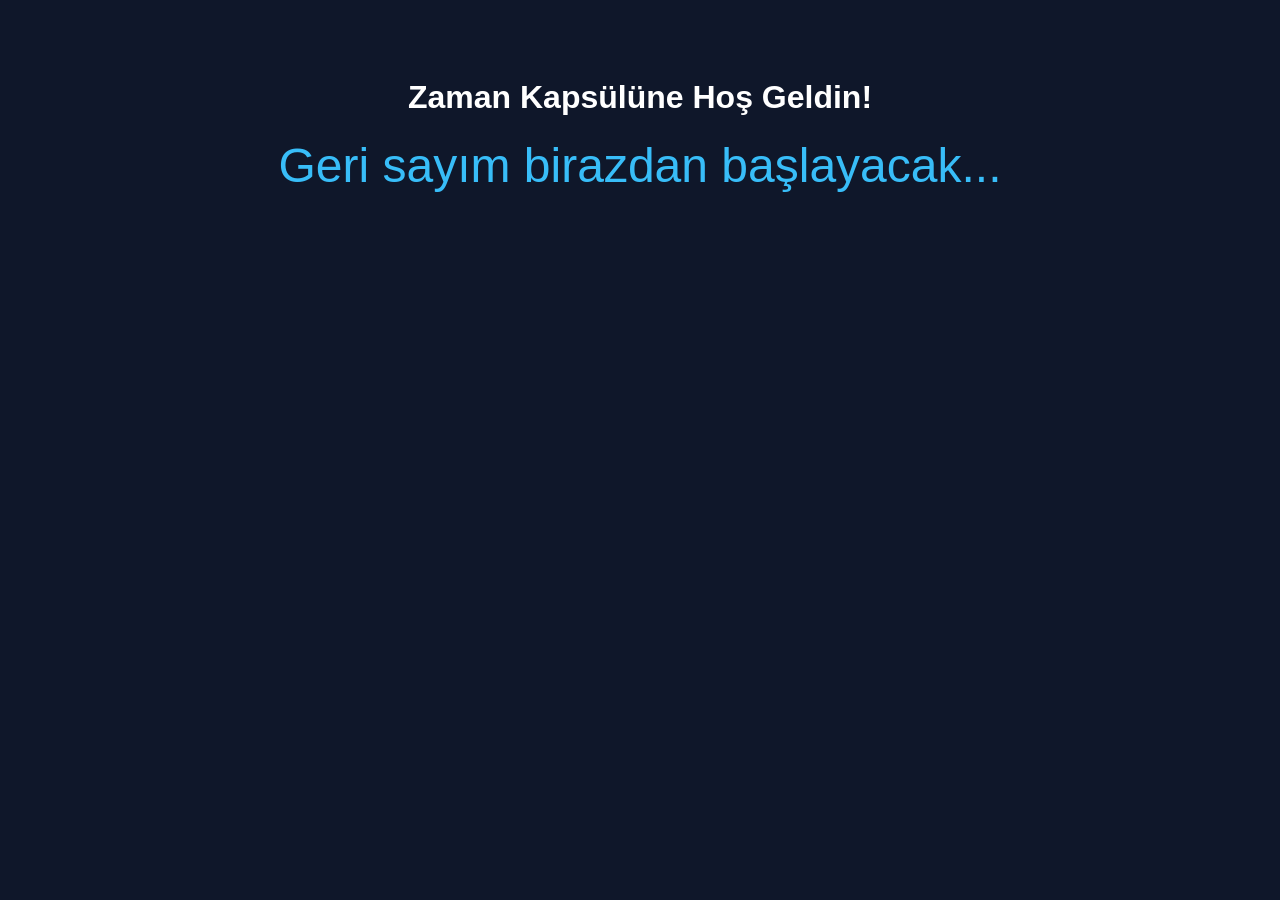
==== index.html @ 0df91eb5 "Proje temel dosyalari olusturuldu" ====
<!DOCTYPE html>
<html lang="tr">
<head>
    <meta charset="UTF-8">
    <title>Dijital Zaman Kapsülü</title>
    <link rel="stylesheet" href="style.css">
</head>
<body>
    <h1>Zaman Kapsülüne Hoş Geldin!</h1>
    <div id="countdown">Geri sayım birazdan başlayacak...</div>
    
    <script src="script.js"></script>
</body>
</html>
---- style.css ----
body {
    background-color: #0f172a;
    color: white;
    font-family: sans-serif;
    text-align: center;
    padding-top: 50px;
}

#countdown {
    font-size: 3rem;
    color: #38bdf8;
    margin-top: 20px;
}
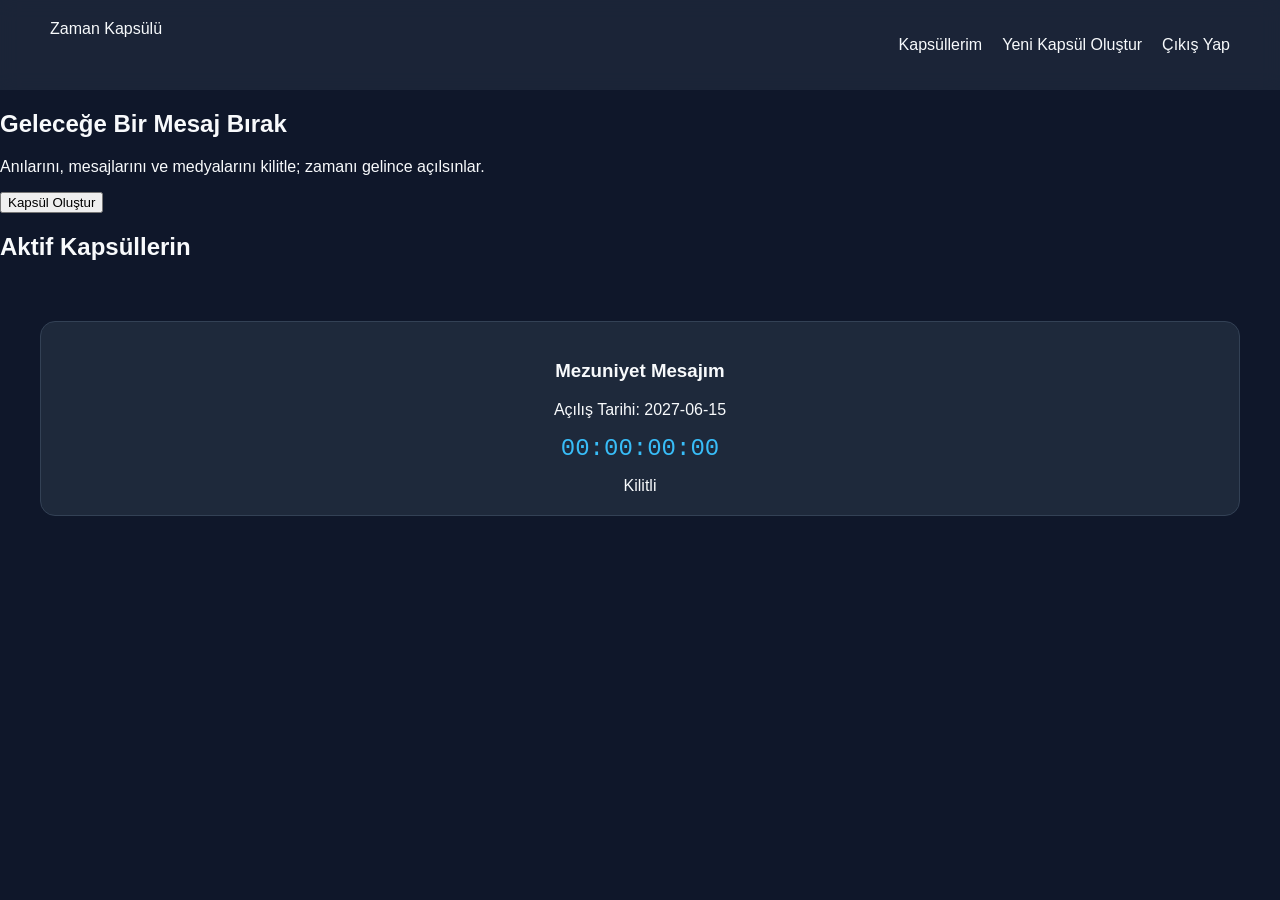
==== commit 0b6e63e7: "site icin ilk deneme tasarimi" ====
--- a/index.html
+++ b/index.html
@@ -6,9 +6,33 @@
     <link rel="stylesheet" href="style.css">
 </head>
 <body>
-    <h1>Zaman Kapsülüne Hoş Geldin!</h1>
-    <div id="countdown">Geri sayım birazdan başlayacak...</div>
-    
-    <script src="script.js"></script>
+    <nav>
+        <div class="logo">Zaman Kapsülü</div>
+        <ul>
+            <li><a href="#">Kapsüllerim</a></li>
+            <li><a href="#">Yeni Kapsül Oluştur</a></li>
+            <li><a href="#">Çıkış Yap</a></li>
+        </ul>
+    </nav>
+
+    <main>
+        <section class="hero">
+            <h1>Geleceğe Bir Mesaj Bırak</h1>
+            <p>Anılarını, mesajlarını ve medyalarını kilitle; zamanı gelince açılsınlar.</p>
+            <button class="btn-primary">Kapsül Oluştur</button>
+        </section>
+
+        <section class="capsule-container">
+            <h2>Aktif Kapsüllerin</h2>
+            <div class="capsule-grid" id="capsuleList">
+                <div class="capsule-card">
+                    <h3>Mezuniyet Mesajım</h3>
+                    <p>Açılış Tarihi: 2027-06-15</p>
+                    <div class="timer" id="timer1">00:00:00:00</div>
+                    <span class="status locked">Kilitli</span>
+                </div>
+            </div>
+        </section>
+    </main>
 </body>
 </html>
--- a/style.css
+++ b/style.css
@@ -1,13 +1,63 @@
-body {
-    background-color: #0f172a;
-    color: white;
-    font-family: sans-serif;
-    text-align: center;
-    padding-top: 50px;
+/* Temel Renkler ve Font */
+:root {
+    --bg-color: #0f172a;
+    --card-bg: #1e293b;
+    --accent-color: #38bdf8; /* Neon Mavi */
+    --text-color: #f8fafc;
 }
 
-#countdown {
-    font-size: 3rem;
-    color: #38bdf8;
-    margin-top: 20px;
+body {
+    background-color: var(--bg-color);
+    color: var(--text-color);
+    font-family: 'Segoe UI', Tahoma, Geneva, Verdana, sans-serif;
+    margin: 0;
+}
+
+/* Menü Tasarımı */
+nav {
+    display: flex;
+    justify-content: space-between;
+    padding: 20px 50px;
+    background: rgba(30, 41, 59, 0.8);
+    backdrop-filter: blur(10px); /* Cam efekti */
+}
+
+nav ul {
+    display: flex;
+    list-style: none;
+    gap: 20px;
+}
+
+nav a {
+    color: var(--text-color);
+    text-decoration: none;
+}
+
+/* Kapsül Kartları (Grid Sistemi) */
+.capsule-grid {
+    display: grid;
+    grid-template-columns: repeat(auto-fit, minmax(250px, 1fr));
+    gap: 20px;
+    padding: 40px;
+}
+
+.capsule-card {
+    background-color: var(--card-bg);
+    border: 1px solid #334155;
+    border-radius: 15px;
+    padding: 20px;
+    text-align: center;
+    transition: transform 0.3s ease;
+}
+
+.capsule-card:hover {
+    transform: translateY(-10px);
+    border-color: var(--accent-color);
+}
+
+.timer {
+    font-family: 'Courier New', Courier, monospace;
+    font-size: 1.5rem;
+    color: var(--accent-color);
+    margin: 15px 0;
 }
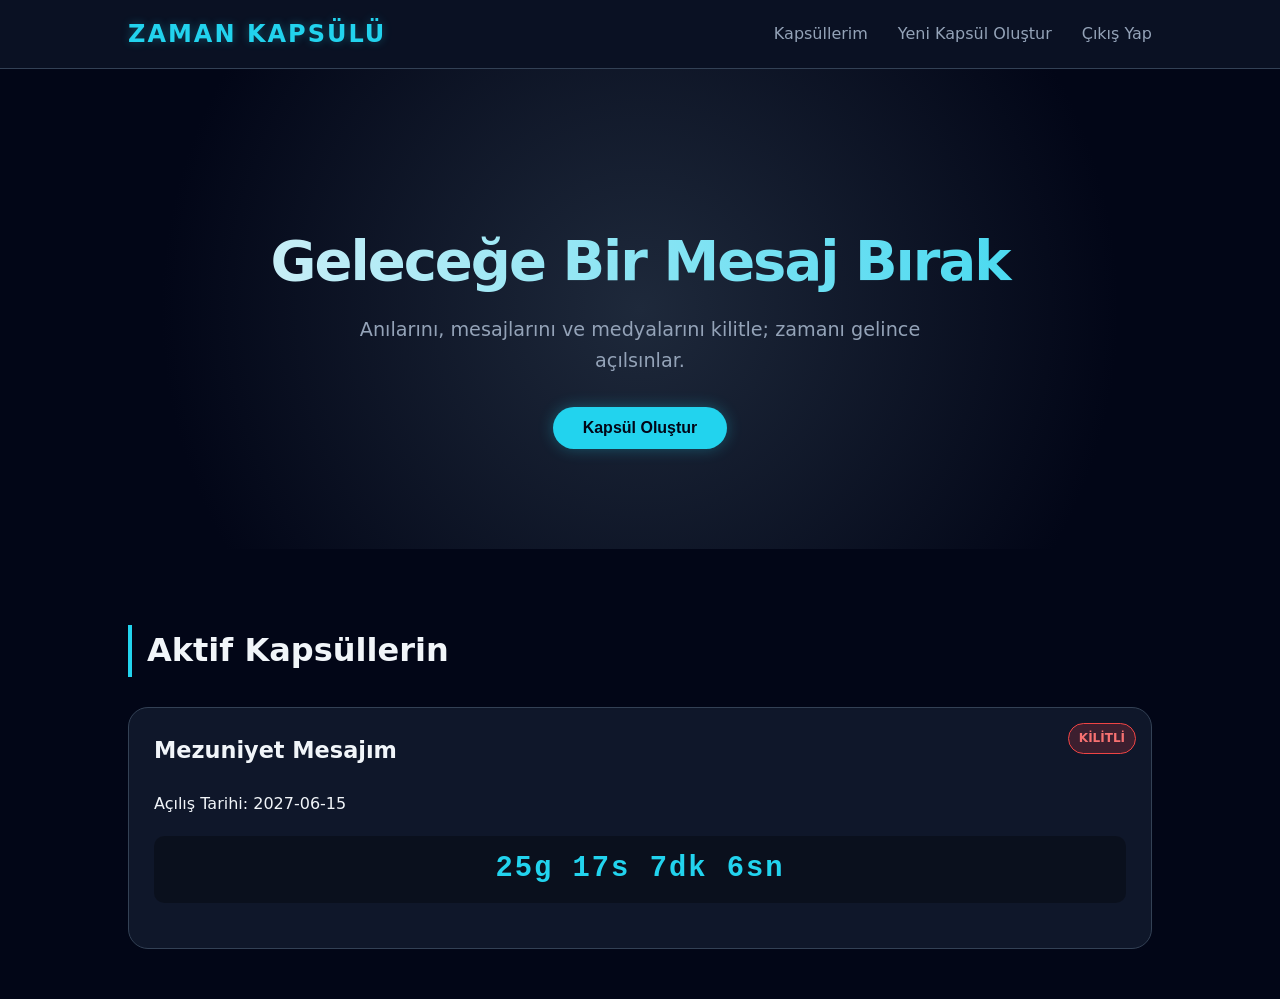
==== commit 7dcf0bd3: "Kapsul ekleme guncellendi" ====
--- a/index.html
+++ b/index.html
@@ -34,5 +34,24 @@
             </div>
         </section>
     </main>
+    <div id="capsuleModal" class="modal">
+    <div class="modal-content">
+        <span class="close-btn">&times;</span>
+        <h2>Yeni Zaman Kapsülü Kilitle</h2>
+        <form id="capsuleForm">
+            <input type="text" id="capsuleTitle" placeholder="Kapsül Başlığı (Örn: Mezuniyet Mesajım)" required>
+            <textarea id="capsuleMessage" placeholder="Geleceğe mesajını yaz..." required></textarea>
+            <label for="unlockDate">Açılma Tarihi:</label>
+            <input type="datetime-local" id="unlockDate" required>
+            <select id="category">
+                <option value="1">Kişisel</option>
+                <option value="2">Eğitim</option>
+                <option value="3">Eğlence</option>
+            </select>
+            <button type="submit" class="btn-primary">Kapsülü Zaman Boşluğuna Gönder</button>
+        </form>
+    </div>
+</div>
+<script src="script.js"></script>
 </body>
 </html>
--- a/style.css
+++ b/style.css
@@ -1,63 +1,244 @@
-/* Temel Renkler ve Font */
+/* --- Yenilenmiş "Dijital Zaman Kapsülü" Stili --- */
+
 :root {
-    --bg-color: #0f172a;
-    --card-bg: #1e293b;
-    --accent-color: #38bdf8; /* Neon Mavi */
-    --text-color: #f8fafc;
+    /* Renk Paleti (Daha zengin gece mavisi ve neon dokunuşlar) */
+    --bg-deep: #020617;     /* Çok koyu arka plan */
+    --bg-card: #0f172a;     /* Kart arka planı */
+    --accent: #22d3ee;      /* Parlak turkuaz */
+    --accent-glow: rgba(34, 211, 238, 0.3);
+    --text-primary: #f1f5f9;
+    --text-secondary: #94a3b8;
+    --border: #334155;
 }
 
 body {
-    background-color: var(--bg-color);
-    color: var(--text-color);
-    font-family: 'Segoe UI', Tahoma, Geneva, Verdana, sans-serif;
+    background-color: var(--bg-deep);
+    color: var(--text-primary);
+    font-family: 'Inter', system-ui, -apple-system, sans-serif; /* Daha modern font */
     margin: 0;
-}
-
-/* Menü Tasarımı */
+    line-height: 1.6;
+}
+
+/* --- Navigasyon (Cam Efekti) --- */
 nav {
     display: flex;
     justify-content: space-between;
-    padding: 20px 50px;
-    background: rgba(30, 41, 59, 0.8);
-    backdrop-filter: blur(10px); /* Cam efekti */
+    align-items: center;
+    padding: 15px 10%;
+    background: rgba(15, 23, 42, 0.7);
+    backdrop-filter: blur(12px); /* Arkayı bulanıklaştıran şık efekt */
+    border-bottom: 1px solid var(--border);
+    position: sticky;
+    top: 0;
+    z-index: 1000;
+}
+
+.logo {
+    font-size: 1.5rem;
+    font-weight: 800;
+    color: var(--accent);
+    text-transform: uppercase;
+    letter-spacing: 2px;
+    text-shadow: 0 0 10px var(--accent-glow);
 }
 
 nav ul {
     display: flex;
     list-style: none;
-    gap: 20px;
+    gap: 30px;
+    margin: 0;
+    padding: 0;
 }
 
 nav a {
-    color: var(--text-color);
     text-decoration: none;
-}
-
-/* Kapsül Kartları (Grid Sistemi) */
+    color: var(--text-secondary);
+    font-weight: 500;
+    transition: color 0.3s ease;
+}
+
+nav a:hover {
+    color: var(--accent);
+}
+
+/* --- Kahraman (Hero) Bölümü --- */
+.hero {
+    text-align: center;
+    padding: 100px 20px;
+    background: radial-gradient(circle at center, #1e293b 0%, #020617 70%);
+}
+
+.hero h1 {
+    font-size: 3.5rem;
+    font-weight: 900;
+    letter-spacing: -2px;
+    margin-bottom: 10px;
+    background: linear-gradient(to right, #f1f5f9, #22d3ee);
+    -webkit-background-clip: text;
+    -webkit-text-fill-color: transparent; /* Yazıya gradyan efekti */
+}
+
+.hero p {
+    font-size: 1.2rem;
+    color: var(--text-secondary);
+    max-width: 600px;
+    margin: 0 auto 30px;
+}
+
+/* --- Buton Stili (Parıltı Efektli) --- */
+.btn-primary {
+    background-color: var(--accent);
+    color: var(--bg-deep);
+    border: none;
+    padding: 12px 30px;
+    border-radius: 50px;
+    font-weight: 700;
+    font-size: 1rem;
+    cursor: pointer;
+    transition: all 0.3s ease;
+    box-shadow: 0 0 15px var(--accent-glow);
+}
+
+.btn-primary:hover {
+    box-shadow: 0 0 25px var(--accent);
+    transform: scale(1.05);
+}
+
+/* --- Kapsül Kartları (Grid ve Yeni Stil) --- */
+.capsule-container {
+    padding: 50px 10%;
+}
+
+.capsule-container h2 {
+    font-size: 2rem;
+    border-left: 4px solid var(--accent);
+    padding-left: 15px;
+    margin-bottom: 30px;
+}
+
 .capsule-grid {
     display: grid;
-    grid-template-columns: repeat(auto-fit, minmax(250px, 1fr));
-    gap: 20px;
-    padding: 40px;
+    grid-template-columns: repeat(auto-fit, minmax(300px, 1fr));
+    gap: 25px;
 }
 
 .capsule-card {
-    background-color: var(--card-bg);
-    border: 1px solid #334155;
-    border-radius: 15px;
-    padding: 20px;
-    text-align: center;
-    transition: transform 0.3s ease;
+    background-color: var(--bg-card);
+    border: 1px solid var(--border);
+    border-radius: 20px;
+    padding: 25px;
+    position: relative;
+    overflow: hidden;
+    transition: all 0.4s ease;
 }
 
 .capsule-card:hover {
-    transform: translateY(-10px);
-    border-color: var(--accent-color);
-}
-
+    border-color: var(--accent);
+    transform: translateY(-5px) scale(1.02);
+    box-shadow: 0 10px 30px rgba(0,0,0,0.5);
+}
+
+.capsule-card h3 {
+    margin-top: 0;
+    font-size: 1.4rem;
+    color: var(--text-primary);
+}
+
+.date-info {
+    color: var(--text-secondary);
+    font-size: 0.9rem;
+    margin-bottom: 20px;
+}
+
+/* --- Geri Sayım Sayacı (Dijital Tarz) --- */
 .timer {
     font-family: 'Courier New', Courier, monospace;
-    font-size: 1.5rem;
-    color: var(--accent-color);
-    margin: 15px 0;
+    font-size: 1.8rem;
+    font-weight: 700;
+    color: var(--accent);
+    background: rgba(0,0,0,0.3);
+    padding: 10px;
+    border-radius: 10px;
+    text-align: center;
+    margin: 20px 0;
+    letter-spacing: 2px;
+}
+
+.status {
+    position: absolute;
+    top: 15px;
+    right: 15px;
+    padding: 5px 10px;
+    border-radius: 20px;
+    font-size: 0.75rem;
+    font-weight: 700;
+    text-transform: uppercase;
+}
+
+.locked {
+    background-color: rgba(239, 68, 68, 0.2);
+    color: #f87171;
+    border: 1px solid #ef4444;
+}
+.modal {
+    display: none; /* Başlangıçta gizli */
+    position: fixed;
+    z-index: 2000;
+    left: 0; top: 0;
+    width: 100%; height: 100%;
+    background-color: rgba(0,0,0,0.8);
+    backdrop-filter: blur(5px);
+}
+
+.modal-content {
+    background-color: var(--bg-card);
+    margin: 10% auto;
+    padding: 30px;
+    border: 1px solid var(--accent);
+    border-radius: 20px;
+    width: 90%;
+    max-width: 500px;
+    box-shadow: 0 0 30px var(--accent-glow);
+}
+
+.modal-content input, .modal-content textarea, .modal-content select {
+    width: 100%;
+    padding: 12px;
+    margin: 10px 0;
+    background: var(--bg-deep);
+    border: 1px solid var(--border);
+    color: white;
+    border-radius: 8px;
+}
+
+.close-btn {
+    float: right;
+    font-size: 28px;
+    cursor: pointer;
+    color: var(--text-secondary);
+}
+/* Takvim (date-picker) kutusunu özelleştirme */
+input[type="datetime-local"] {
+    appearance: none;
+    -webkit-appearance: none;
+    color-scheme: dark; /* Tarayıcıya takvimi 'koyu tema' yapmasını söyler */
+    cursor: pointer;
+    font-family: 'Inter', sans-serif;
+    border: 1px solid var(--border);
+    transition: all 0.3s ease;
+}
+
+input[type="datetime-local"]:focus {
+    outline: none;
+    border-color: var(--accent);
+    box-shadow: 0 0 10px var(--accent-glow);
+}
+
+/* Takvim ikonuna tıklandığında parlaması için */
+::-webkit-calendar-picker-indicator {
+    background-color: var(--accent);
+    padding: 5px;
+    border-radius: 5px;
+    cursor: pointer;
+    filter: invert(1); /* İkonun rengini koyu temaya uygun hale getirir */
 }
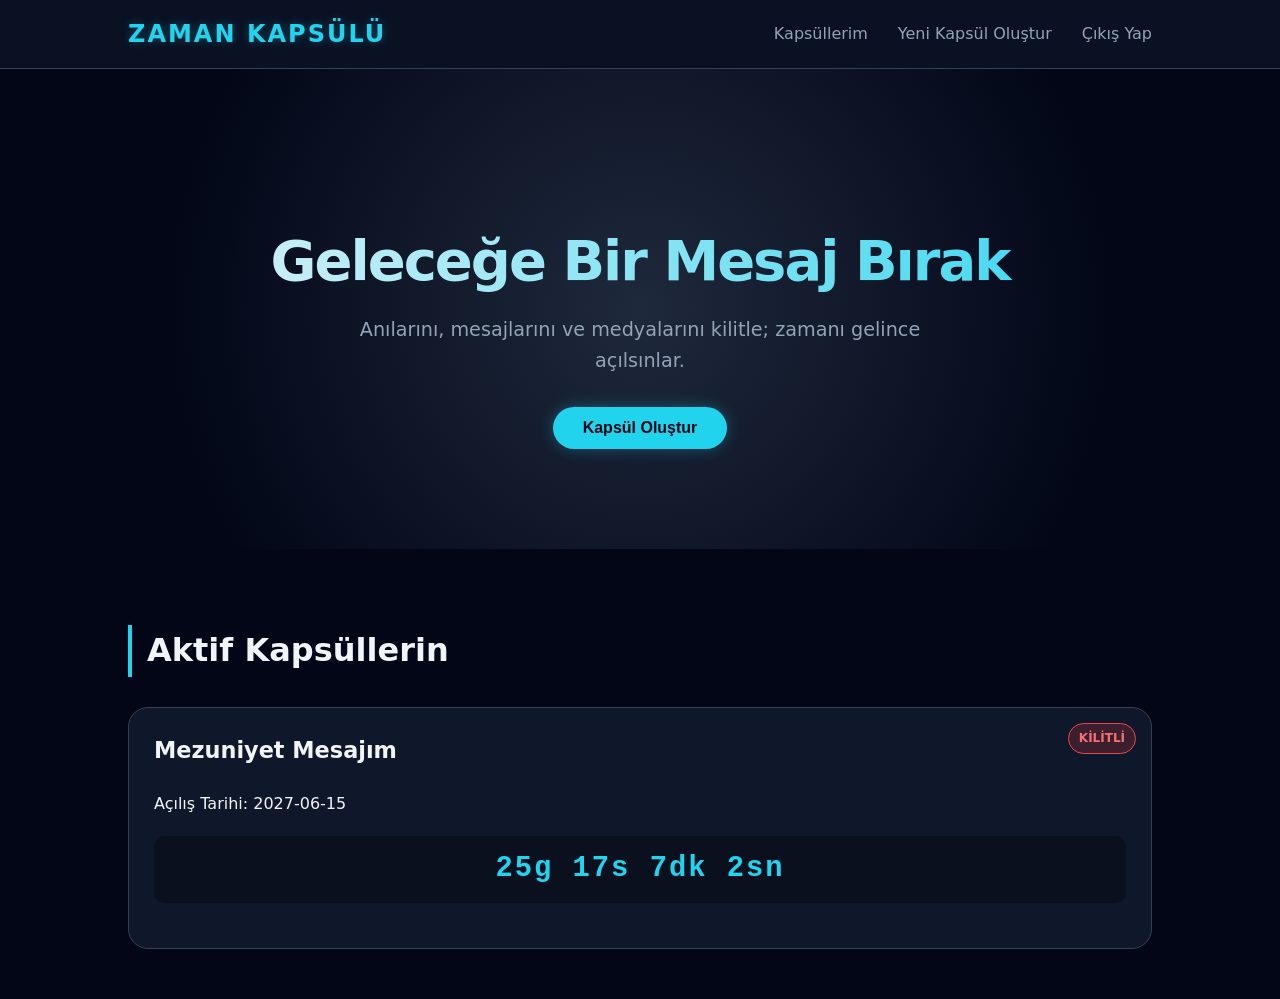
==== commit 75460baf: "Kapsul olusturma ek guncelleme" ====
--- a/index.html
+++ b/index.html
@@ -41,8 +41,29 @@
         <form id="capsuleForm">
             <input type="text" id="capsuleTitle" placeholder="Kapsül Başlığı (Örn: Mezuniyet Mesajım)" required>
             <textarea id="capsuleMessage" placeholder="Geleceğe mesajını yaz..." required></textarea>
-            <label for="unlockDate">Açılma Tarihi:</label>
-            <input type="datetime-local" id="unlockDate" required>
+            <label>Gelecekteki Açılma Tarihi:</label>
+
+<div class="cyber-date-picker">
+    <div class="date-box">
+        <button type="button" id="btnDayUp" class="cyber-btn">▲</button>
+        <span id="dispDay">01</span>
+        <button type="button" id="btnDayDown" class="cyber-btn">▼</button>
+        <small>GÜN</small>
+    </div>
+    <div class="date-box">
+        <button type="button" id="btnMonthUp" class="cyber-btn">▲</button>
+        <span id="dispMonth">01</span>
+        <button type="button" id="btnMonthDown" class="cyber-btn">▼</button>
+        <small>AY</small>
+    </div>
+    <div class="date-box year-box">
+        <button type="button" id="btnYearUp" class="cyber-btn">🚀</button>
+        <span id="dispYear">2026</span>
+        <button type="button" id="btnYearDown" class="cyber-btn">▼</button>
+        <small>YIL</small>
+    </div>
+</div>
+<input type="hidden" id="unlockDate" value="2026-01-01">
             <select id="category">
                 <option value="1">Kişisel</option>
                 <option value="2">Eğitim</option>
@@ -53,5 +74,12 @@
     </div>
 </div>
 <script src="script.js"></script>
+<div id="uzayPrompt" style="display: none; position: fixed; top: 50%; left: 50%; transform: translate(-50%, -50%); background: #020617; border: 2px solid #22d3ee; padding: 20px; border-radius: 15px; box-shadow: 0 0 20px rgba(34, 211, 238, 0.5); z-index: 9999; text-align: center; width: 300px;">
+    <h3 style="color: #22d3ee; margin-top: 0; font-family: sans-serif;">Hedef Yıl Koordinatı</h3>
+    <input type="number" id="uzayInput" style="background: #0f172a; color: white; border: 1px solid #334155; padding: 10px; border-radius: 5px; width: 80%; margin-bottom: 15px; text-align: center; font-size: 1.2rem; outline: none;">
+    <br>
+    <button id="uzayOnay" style="background: #22d3ee; color: #020617; border: none; padding: 8px 20px; border-radius: 5px; cursor: pointer; font-weight: bold;">🚀 Işınlan</button>
+    <button id="uzayIptal" style="background: transparent; color: #94a3b8; border: 1px solid #334155; padding: 8px 20px; border-radius: 5px; cursor: pointer; margin-left: 10px;">İptal</button>
+</div>
 </body>
 </html>
--- a/style.css
+++ b/style.css
@@ -201,14 +201,17 @@
     box-shadow: 0 0 30px var(--accent-glow);
 }
 
-.modal-content input, .modal-content textarea, .modal-content select {
-    width: 100%;
-    padding: 12px;
-    margin: 10px 0;
-    background: var(--bg-deep);
-    border: 1px solid var(--border);
-    color: white;
-    border-radius: 8px;
+.modal-content {
+    background-color: var(--bg-card);
+    margin: 5% auto;
+    padding: 30px;
+    border: 1px solid var(--accent);
+    border-radius: 20px;
+    width: 90%;
+    max-width: 500px;
+    box-shadow: 0 0 30px var(--accent-glow);
+    max-height: 80vh;
+    overflow-y: auto;
 }
 
 .close-btn {
@@ -241,4 +244,128 @@
     border-radius: 5px;
     cursor: pointer;
     filter: invert(1); /* İkonun rengini koyu temaya uygun hale getirir */
+}
+/* --- Fütüristik Zaman Paneli Stilleri --- */
+.cyber-date-picker {
+    display: flex;
+    justify-content: space-between;
+    background: #020617;
+    border: 1px solid var(--accent);
+    border-radius: 10px;
+    padding: 15px;
+    margin: 10px 0 20px 0;
+    box-shadow: inset 0 0 20px rgba(34, 211, 238, 0.1);
+}
+
+.date-box {
+    display: flex;
+    flex-direction: column;
+    align-items: center;
+    width: 30%;
+}
+
+.date-box span {
+    font-family: 'Courier New', monospace;
+    font-size: 1.8rem;
+    font-weight: bold;
+    color: var(--accent);
+    margin: 10px 0;
+    text-shadow: 0 0 8px var(--accent-glow);
+}
+
+.date-box small {
+    color: var(--text-secondary);
+    font-size: 0.7rem;
+    letter-spacing: 2px;
+}
+
+.cyber-btn {
+    background: transparent;
+    border: none;
+    color: var(--text-secondary);
+    font-size: 1.2rem;
+    cursor: pointer;
+    transition: all 0.2s;
+}
+
+.cyber-btn:hover {
+    color: white;
+    transform: scale(1.2);
+}
+
+#btnYearUp {
+    font-size: 1.5rem; /* Roket ikonunu biraz büyütelim */
+}
+/* --- Form Düzeni (Kutuların Jilet Gibi Alt Alta Dizilmesi İçin) --- */
+* {
+    box-sizing: border-box; /* Kutuların genişlik hesaplamasını düzeltir, taşmayı önler */
+}
+
+#capsuleForm {
+    display: flex;
+    flex-direction: column;
+    gap: 15px; /* Elemanlar arasına eşit boşluk bırakır */
+    margin-top: 15px;
+}
+
+.modal-content input[type="text"], 
+.modal-content textarea, 
+.modal-content select {
+    width: 100%;
+    padding: 12px;
+    background: var(--bg-deep);
+    border: 1px solid var(--border);
+    color: white;
+    border-radius: 8px;
+    font-family: inherit;
+}
+
+.modal-content textarea {
+    resize: vertical;
+    min-height: 80px;
+}
+
+.modal-content label {
+    color: var(--text-secondary);
+    font-weight: 600;
+    margin-bottom: -10px;
+}
+/* --- Zaman Akışı Neon Kaydırma Çubuğu (Zaman Temalı) --- */
+/* Kaydırma çubuğu alanı */
+.modal-content::-webkit-scrollbar {
+  width: 12px;
+}
+
+/* Kaydırma çubuğu izi */
+.modal-content::-webkit-scrollbar-track {
+  background: transparent;
+  border-radius: 10px;
+  margin-block: 20px; /* Üst ve alttan 20px boşluk bırakarak köşelere çarpmasını engeller */
+}
+
+/* Kaydırma çubuğu kaydırıcısı (Neon Mavi) */
+.modal-content::-webkit-scrollbar-thumb {
+  background: var(--accent);
+  border-radius: 10px;
+  box-shadow: 0 0 10px var(--accent-glow);
+}
+
+/* Kaydırma çubuğu kaydırıcısı üzerine gelindiğinde */
+.modal-content::-webkit-scrollbar-thumb:hover {
+  background: color-mix(in srgb, var(--accent) 80%, white); /* Hafif beyazlaşan neon */
+  box-shadow: 0 0 15px var(--accent);
+}
+/* --- Uzay Kutusundaki Standart Sayı Oklarını (Spin Buttons) Gizleme --- */
+
+/* Chrome, Safari, Edge ve Opera için */
+#uzayInput::-webkit-outer-spin-button,
+#uzayInput::-webkit-inner-spin-button {
+  -webkit-appearance: none;
+  margin: 0;
+}
+
+/* Firefox için */
+#uzayInput[type=number] {
+  -moz-appearance: textfield;
+  appearance: textfield;
 }
